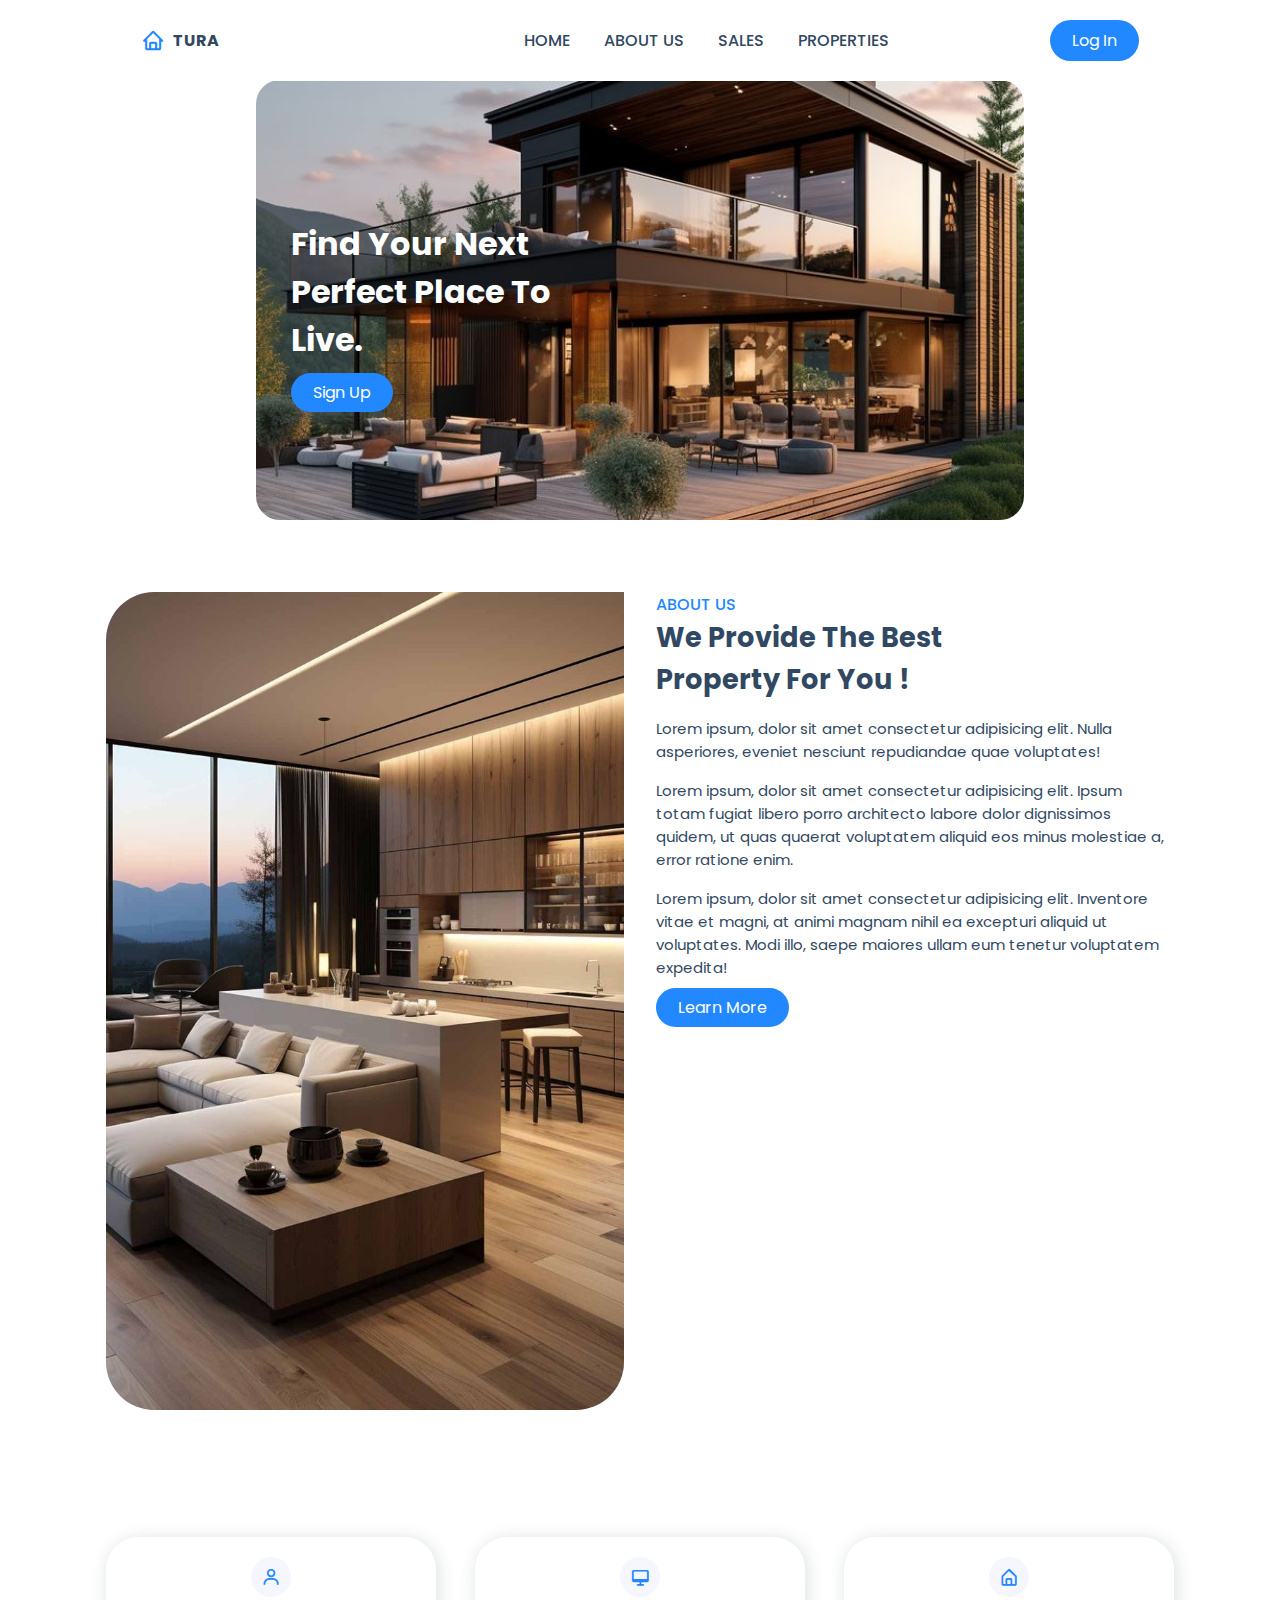
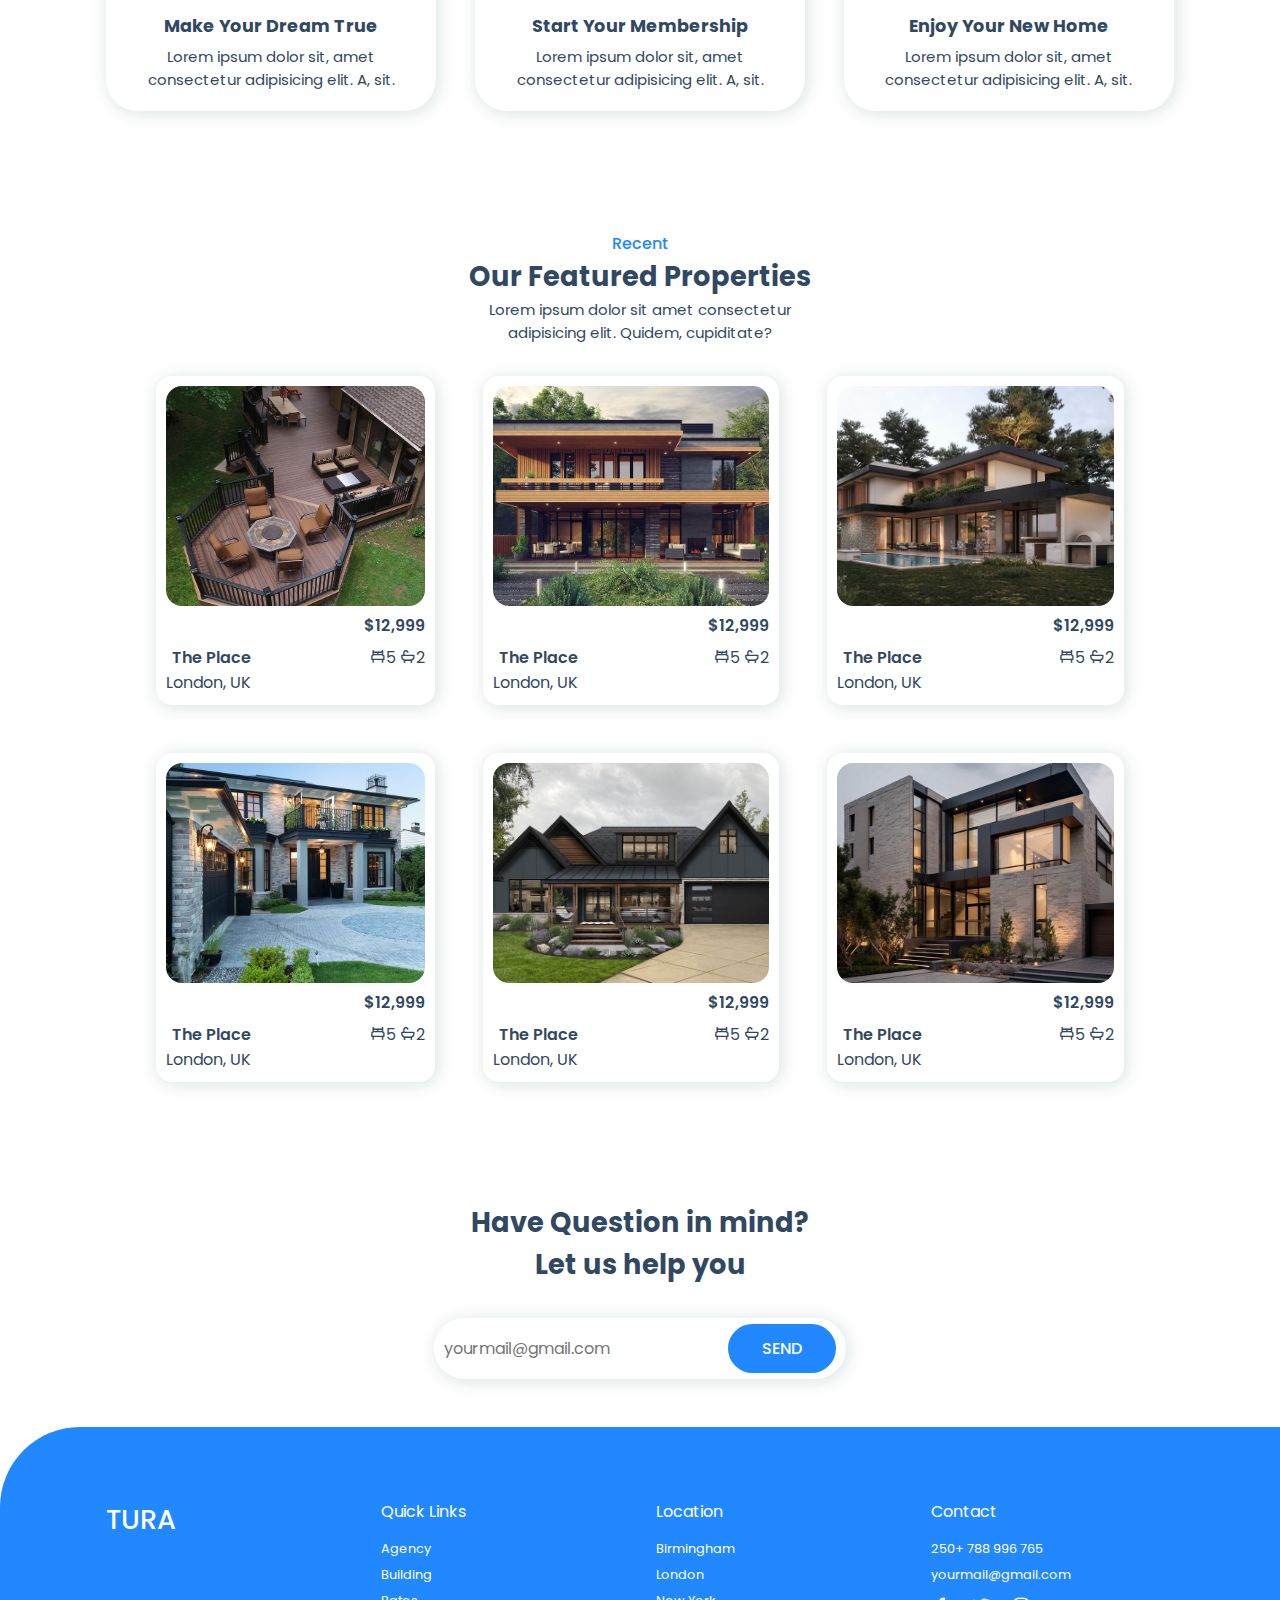
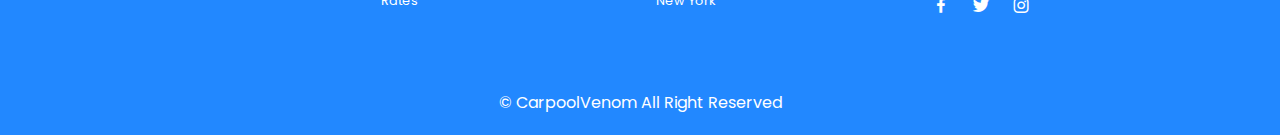
==== index.html @ 9f6f054d "adding new files" ====
<!DOCTYPE html>
<html lang="en">
<head>
    <meta charset="UTF-8">
    <meta name="viewport" content="width=device-width, initial-scale=1.0">
    <title>TURA</title>
    <link rel="stylesheet" href="style.css">
    <!--BOX ICONS-->
    <link rel="stylesheet"
  href="https://cdn.jsdelivr.net/npm/boxicons@latest/css/boxicons.min.css">
</head>
<body>
    <!--NAVBAR-->
    <header>
      <div class="nav container">
        <!--LOGO-->
        <a href="index.html" class="logo"><i class='bx bx-home'></i>TURA</a>
        <!--MENU ICON-->
        <input type="checkbox" name="" id="menu">
        <label for="menu"><i class='bx bx-menu' id="menu-icon"></i></label>
        <!--NAV LIST-->
        <ul class="navbar">
          <li><a href="#home">Home</a></li>
          <li><a href="#about">About Us</a></li>
          <li><a href="#sales">Sales</a></li>
          <li><a href="#properties">Properties</a></li>
        </ul>
        <!--LOGIN BUTTON-->
        <a href="login.html" class="btn">Log In</a>
      </div>
    </header>
<!--HOME-->
<section class="home container" id="home">
  <div class="home-text">
    <h1>Find Your Next<br>Perfect Place To<br>Live.</h1>
    <a href="sighnup.html" class="btn">Sign Up</a>
  </div>
</section>
<!--ABOUT US-->
<section class="about container" id="about">
  <div class="about-img">
    <img src="img/about.jpg" alt="">
  </div>
  <div class="about-text">
    <span>About Us</span>
  <h2>We Provide The Best<br>Property For You !</h2>
    <p>Lorem ipsum, dolor sit amet consectetur adipisicing elit. Nulla asperiores, eveniet nesciunt repudiandae quae voluptates!</p>
    <p>Lorem ipsum, dolor sit amet consectetur adipisicing elit. Ipsum totam fugiat libero porro architecto labore dolor dignissimos quidem, ut quas quaerat voluptatem aliquid eos minus molestiae a, error ratione enim.</p>
    <p>Lorem ipsum, dolor sit amet consectetur adipisicing elit. Inventore vitae et magni, at animi magnam nihil ea excepturi aliquid ut voluptates. Modi illo, saepe maiores ullam eum tenetur voluptatem expedita!</p>
    <a href="#" class="btn">Learn More</a>
  </div>
</section>
<!--SALES-->
<section class="sales container" id="sales">
  <!--BOX 1-->
  <div class="box">
    <i class='bx bx-user' ></i>
    <h3>Make Your Dream True</h3>
    <p>Lorem ipsum dolor sit, amet consectetur adipisicing elit. A, sit.  </p>
  </div>
  <!--BOX 2-->
  <div class="box">
    <i class='bx bx-desktop' ></i>
    <h3>Start Your Membership</h3>
    <p>Lorem ipsum dolor sit, amet consectetur adipisicing elit. A, sit.  </p>
  </div>
  <!--BOX 3-->
  <div class="box">
    <i class='bx bx-home-alt' ></i>
    <h3>Enjoy Your New Home</h3>
    <p>Lorem ipsum dolor sit, amet consectetur adipisicing elit. A, sit.  </p>
  </div>
</section>
<!--PROPERTIES-->
<section calsss= "properties container" id="properties">
  <div class="heading">
    <span>Recent</span>
    <h2>Our Featured Properties</h2>
    <p>Lorem ipsum dolor sit amet consectetur <br>adipisicing elit. Quidem, cupiditate?</p>
  </div>
  <div class="properties-container container">
    <!--BOX 1-->
    <div class="box">
      <img src="img/p1.jpg" alt="">
      <h3>$12,999</h3>
      <div class="content">
        <div class="text">
          <h3>The Place</h3>
          <p>London, UK</p>
        </div>
        <div class="icon">
          <i class='bx bx-bed' ><span>5</span></i>
          <i class='bx bx-bath' ><span>2</span></i>
        </div>
      </div>
    </div>
      <!--BOX 2-->
      <div class="box">
        <img src="img/p2.jpg" alt="">
        <h3>$12,999</h3>
        <div class="content">
          <div class="text">
            <h3>The Place</h3>
            <p>London, UK</p>
          </div>
          <div class="icon">
            <i class='bx bx-bed' ><span>5</span></i>
            <i class='bx bx-bath' ><span>2</span></i>
          </div>
        </div>
      </div>
      <!--BOX 3-->
      <div class="box">
        <img src="img/p3.jpg" alt="">
        <h3>$12,999</h3>
        <div class="content">
          <div class="text">
            <h3>The Place</h3>
            <p>London, UK</p>
          </div>
          <div class="icon">
            <i class='bx bx-bed' ><span>5</span></i>
            <i class='bx bx-bath' ><span>2</span></i>
          </div>
        </div>
      </div>
      <!--BOX 4-->
      <div class="box">
        <img src="img/p4.jpg" alt="">
        <h3>$12,999</h3>
        <div class="content">
          <div class="text">
            <h3>The Place</h3>
            <p>London, UK</p>
          </div>
          <div class="icon">
            <i class='bx bx-bed' ><span>5</span></i>
            <i class='bx bx-bath' ><span>2</span></i>
          </div>
        </div>
      </div>
      <!--BOX 5-->
      <div class="box">
        <img src="img/p5.jpg" alt="">
        <h3>$12,999</h3>
        <div class="content">
          <div class="text">
            <h3>The Place</h3>
            <p>London, UK</p>
          </div>
          <div class="icon">
            <i class='bx bx-bed' ><span>5</span></i>
            <i class='bx bx-bath' ><span>2</span></i>
          </div>
        </div>
      </div>
      <!--BOX 6-->
      <div class="box">
        <img src="img/p6.jpg" alt="">
        <h3>$12,999</h3>
        <div class="content">
          <div class="text">
            <h3>The Place</h3>
            <p>London, UK</p>
          </div>
          <div class="icon">
            <i class='bx bx-bed' ><span>5</span></i>
            <i class='bx bx-bath' ><span>2</span></i>
          </div>
        </div>
      </div>
  </div>
</section>
<!--NEWSLETTER-->
<section class="newsletter container">
  <h2>Have Question in mind? <br>Let us help you</h2>
  <form action="">
    <input type="email" name="" id="email-box" placeholder="yourmail@gmail.com" required>
    <input type="submit" value="Send" class="btn">
  </form>
</section>
<!--FOOTER-->
<section class="footer">
  <div class="footer-container container">
    <h2>TURA</h2>
    <div class="footer-box">
      <h3>Quick Links</h3>
      <a href="#">Agency</a>
      <a href="#">Building</a>
      <a href="#">Rates</a>
    </div>
    <div class="footer-box">
      <h3>Location</h3>
      <a href="#">Birmingham</a>
      <a href="#">London</a>
      <a href="#">New York</a>
    </div>
    <div class="footer-box">
      <h3>Contact</h3>
      <a href="#">250+ 788 996 765</a>
      <a href="#">yourmail@gmail.com</a>
     <div class="social">
      <a href=""><i class='bx bxl-facebook'></i></a>
      <a href=""><i class='bx bxl-twitter'></i></a>
      <a href=""><i class='bx bxl-instagram'></i></a>
     </div>
    </div>
  </div>
</section>
<!--COPYRIGHT-->
<div class="copyright">
  <p>&#169; CarpoolVenom All Right Reserved</p>
</div>

</body>
</html>
---- style.css ----
@import url('https://fonts.googleapis.com/css2?family=Poppins:wght@400;500;600;700&display=swap');
*{
    font-family: "Poppins", sans-serif;
    margin: 0;
    padding: 0;
    box-sizing: border-box;
    scroll-behavior: smooth;
    scroll-padding-top: 4rem;
    list-style: none;
    text-decoration: none;
}
/*varibles*/
:root{
    --main-color: #2288ff;
    --second-color: #192f6a;
    --text-color: #314862;
    --bg-color: #fff;

    /*box shadowing*/
    --box-shadow: 2px 2px 18px rgb(14 52 54 / 15%);
}
img{
    width: 100%;
}
body{
    color: var(--text-color);
}
section{
    padding: 4.5rem 0 3rem;
}
.container{
    max-width: 1068px;
    margin-left: auto;
    margin-right: auto;
}
header{
    display: block;
    width: 100%;
    background: var(--bg-color);
    position: fixed;
    top: 0;
    left: 0;
    z-index: 100;
}
.nav{
    display: flex;
    align-items: center;
    justify-content: space-between;
    padding: 20px 35px;
}
.logo{
    display: flex;
    align-items: center;
    column-gap: 0.5rem;
    font-size: 1rem;
    font-weight: 700;
    color: var(--text-color);
    text-transform: uppercase;
}
.logo .bx{
    font-size: 24px;
    color: var(--main-color);
}
.navbar{
    display: flex;
}
.navbar a{
    padding: 8px 17px;
    color: var(--text-color);
    font-size: 1rem;
    text-transform: uppercase;
    font-weight: 500;
}
.navbar a:hover {
    color: var(--main-color);
}
#menu-icon{
    font-size: 24px;
    cursor: pointer;
    display: none;
}
#menu {
    display: none;
}
.btn{
    padding: 8px 22px;
    background: var(--main-color);
    color: var(--bg-color);
    border-radius: 5rem;
}
.btn:hover{
    background-color: #3492fd;
}
/*HOME*/
.home{
    margin-top: 5rem;
    background: url(img/home.jpg);
    width: 60%;
    height: 60%;
    background-repeat: no-repeat;
    background-size: cover;
    background-position: center;
    height: 440px;
    border-radius: 1.5rem;
    display: flex;
    align-items: center;
}
.home-text{
    padding-left: 35px;
}
.home-text h1{
    color: var(--bg-color);
    font-size: 2rem;
    margin-bottom: 1rem;
}
.about{
    display: grid;
    grid-template-columns: repeat(auto-fit, minmax(18rem, auto));
    gap: 2rem;
}
.about-img img {
    border-radius: 3rem 0 3rem 3rem;
}
.about-text span{
    font-size: 1rem;
    text-transform: uppercase;
    font-weight: 500;
    color: var(--main-color);
}
.about-text h2{
    font-size: 1.7rem;
}
.about-text p{
    font-size: 0.938rem;
    margin: 1rem 0 1rem;

}
.sales{
    display: grid;
    grid-template-columns: repeat(auto-fit, minmax(240px, auto));
    gap: 2.4rem;
}
.sales .box{
    padding: 20px;
    background: var(--bg-color);
    box-shadow: var(--box-shadow);
    text-align: center;
    border-radius: 2rem;
}
.sales .box:hover{
    background: var(--main-color);
    color: var(--bg-color);
    transition: 0.4s all linear;
}
.sales .box .bx{
    padding: 10px;
    border-radius: 50%;
    background: #f6f6fe;
    color: var(--main-color);
    font-size: 20px;
}
.sales .box h3{
    font-size: 1.1rem;
    margin: 1rem 0 0.4rem;
}
.sales .box p{
    font-size: 00.938rem;
}
/*PROPERTIES*/
.heading{
    text-align: center;
    margin-bottom: 2rem;
}
.heading span{
    font-weight: 500;
    color: var(--main-color);
}
.heading h2{
    font-size: 1.7rem;
}
.heading p{
    font-size: 0.938rem;
}
.properties{
    background: #fbfbfb;
    border-radius: 2rem;
}
.properties-container{
    display: grid;
    grid-template-columns: repeat(auto-fit, minmax(240px, auto));
    gap: 3rem;
    padding: 0 50px;
}
.properties-container .box{
    background: var(--bg-color);
    padding: 10px;
    border-radius:  1rem;
    box-shadow: var(--box-shadow);
}
.properties-container .box:hover{
    transform: translateY(-10px);
    transition: 0.5s;
}
.properties-container .box img{
    border-radius: 1rem;
    height: 220px;
    object-fit: cover;
    object-position: center;
}
.properties-container .box h3{
    font-size: 1rem;
    font-weight: 600;
    float: right;
}
.properties-container .box .content{
    display: flex;
    justify-content: space-between;
    margin-top: 2rem;
}
.properties-container .box.content .text h3{
    font-weight: 500;
}
.properties-container .box.content .text p{
font-size: 0.8rem;
}
.properties-container .box.content .icon {
    display: flex;
    align-items: center;
    column-gap: 1rem;
}
.properties-container .box.content .icon .bx{
    display: flex;
    align-items: center;
    font-size: 20px;
}
.properties-container .box.content .icon span{
    font-size: 12px;
    font-weight: 500;
    margin-left: 4px;
}
.newsletter{
    display: flex;
    flex-direction: column;
    align-items: center;
    row-gap: 2rem;
    justify-content: center;
    text-align: center;
}
.newsletter h2{
    font-size: 1.7rem;
}
.newsletter form{
     background: var(--bg-color);
     box-shadow: var(--box-shadow);
     padding: 6px 10px;
     border-radius: 5rem;
}
.newsletter form input{
    border: none;
    outline: none;
    font-size: 1rem;
}
.newsletter #email-box{
    width: 280px;
}
.newsletter .btn{
    padding: 12px 34px;
    font-weight: 500;
    text-transform: uppercase;
}
.newsletter{
    display: flex;
    flex-direction: column;
    align-items: center;
    row-gap: 2rem;
    justify-content: center;
    text-align: center;
}
.newsletter h2 {
    font-size: 1.7rem;
}
.newsletter form{
    background-color: var(--bg-color);
    box-shadow: var(--box-shadow);
    padding: 6px 10px;
    border-radius: 5rem;
}
.newsletter form input{
    border: none;
    outline: none;
    font-size: 1rem;
}
.newsletter #email-box {
    width: 280px;
}
.newsletter .btn{
    padding: 12px 34px;
    font-weight: 500;
    text-transform: uppercase;
}
.footer{
    background: var(--main-color);
    color: var(--bg-color);
    border-radius: 5rem 0 0 0;
}
.footer-container{
    display: grid;
    grid-template-columns: repeat(auto-fit,minmax(240px,auto));
    gap: 2rem;
}
.footer-container h2{
    font-size: 1.7rem;
    font-weight: 500;
}
.footer-box{
    display: flex;
    flex-direction: column;
}
.footer-box h3{
    margin-bottom: 1rem;
    font-size: 1rem;
    font-weight: 400;
}
.footer-box a{
    font-size: 0.8rem;
    color: var(--bg-color);
    font-weight: 400;
    margin-bottom: 0.5rem;
}
.footer-box a:hover{
     color: var(--text-color);
}
.social a{
    font-size: 20px;
    margin-right: 1rem;
}
.social  a:hover{
    color: var(--second-color);
}
.copyright{
    padding: 20px;
    text-align: center;
    color: var(--bg-color);
    background-color: var(--main-color);
}
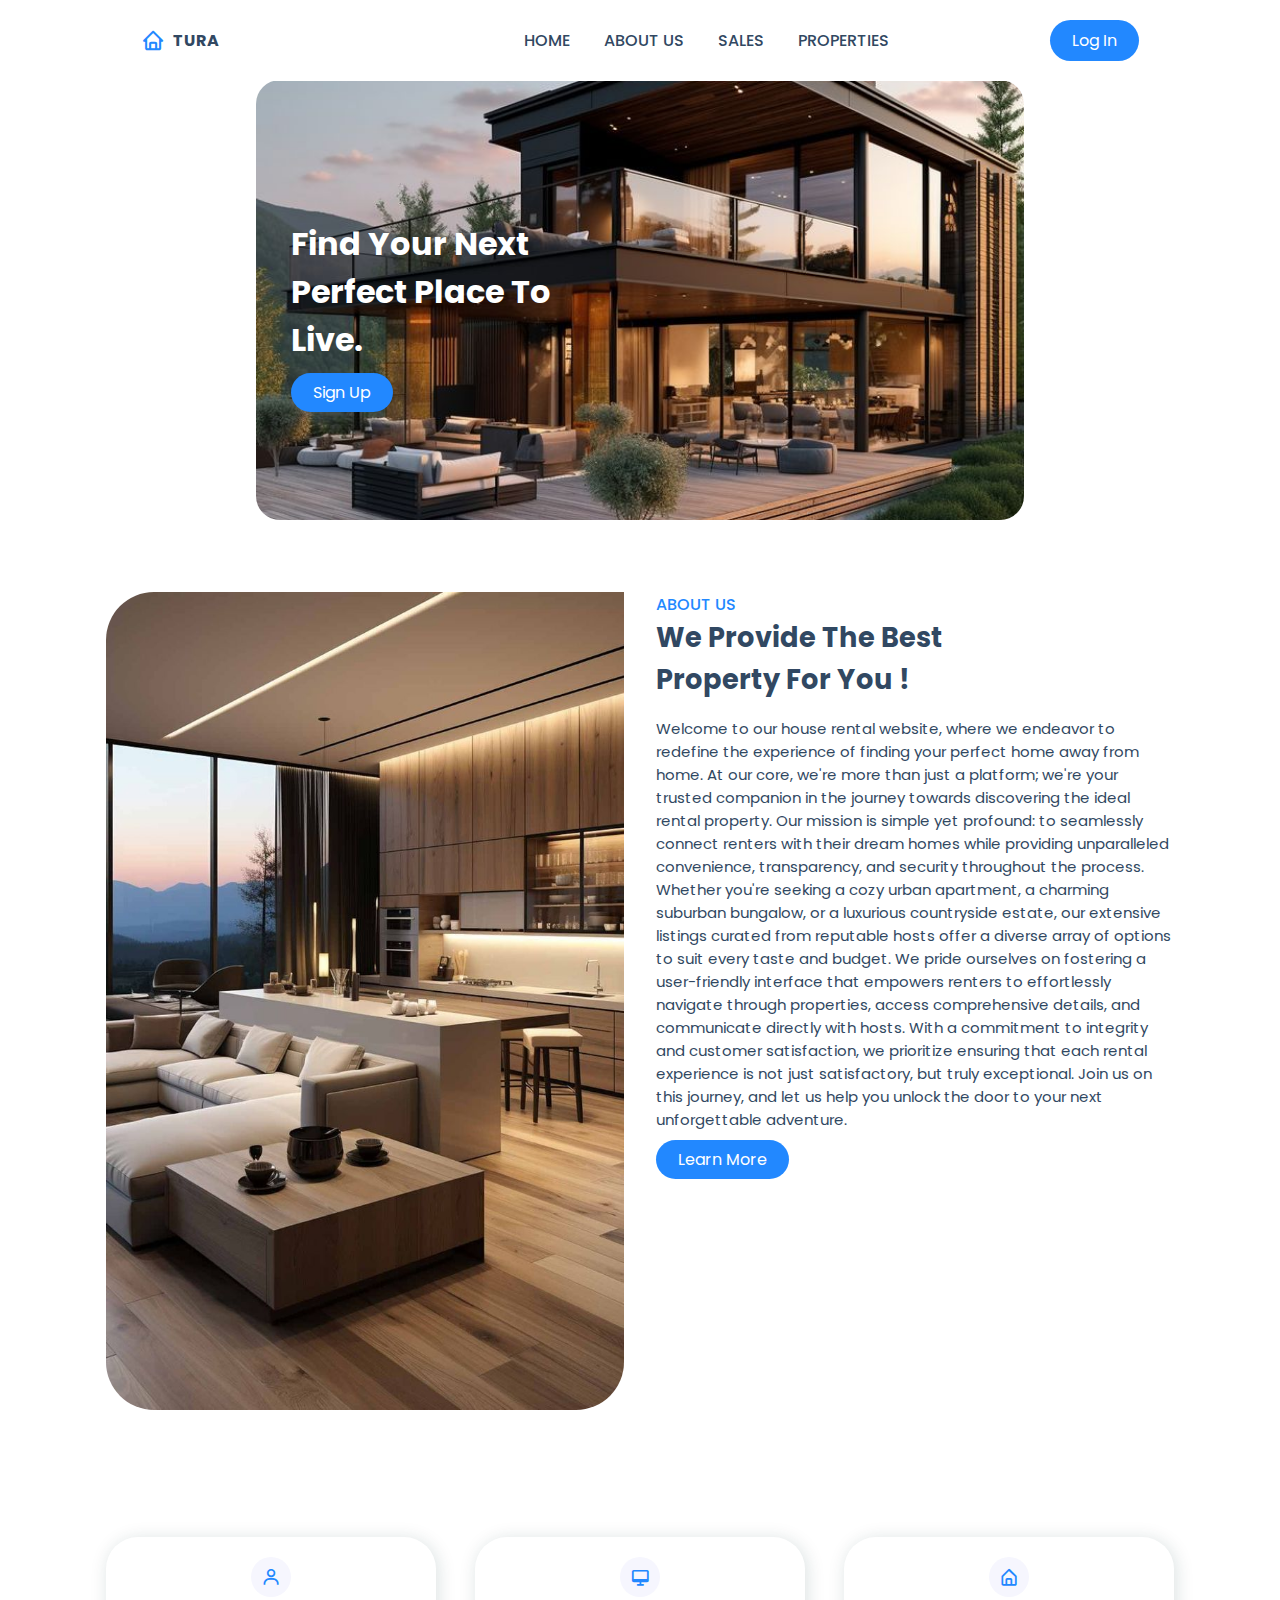
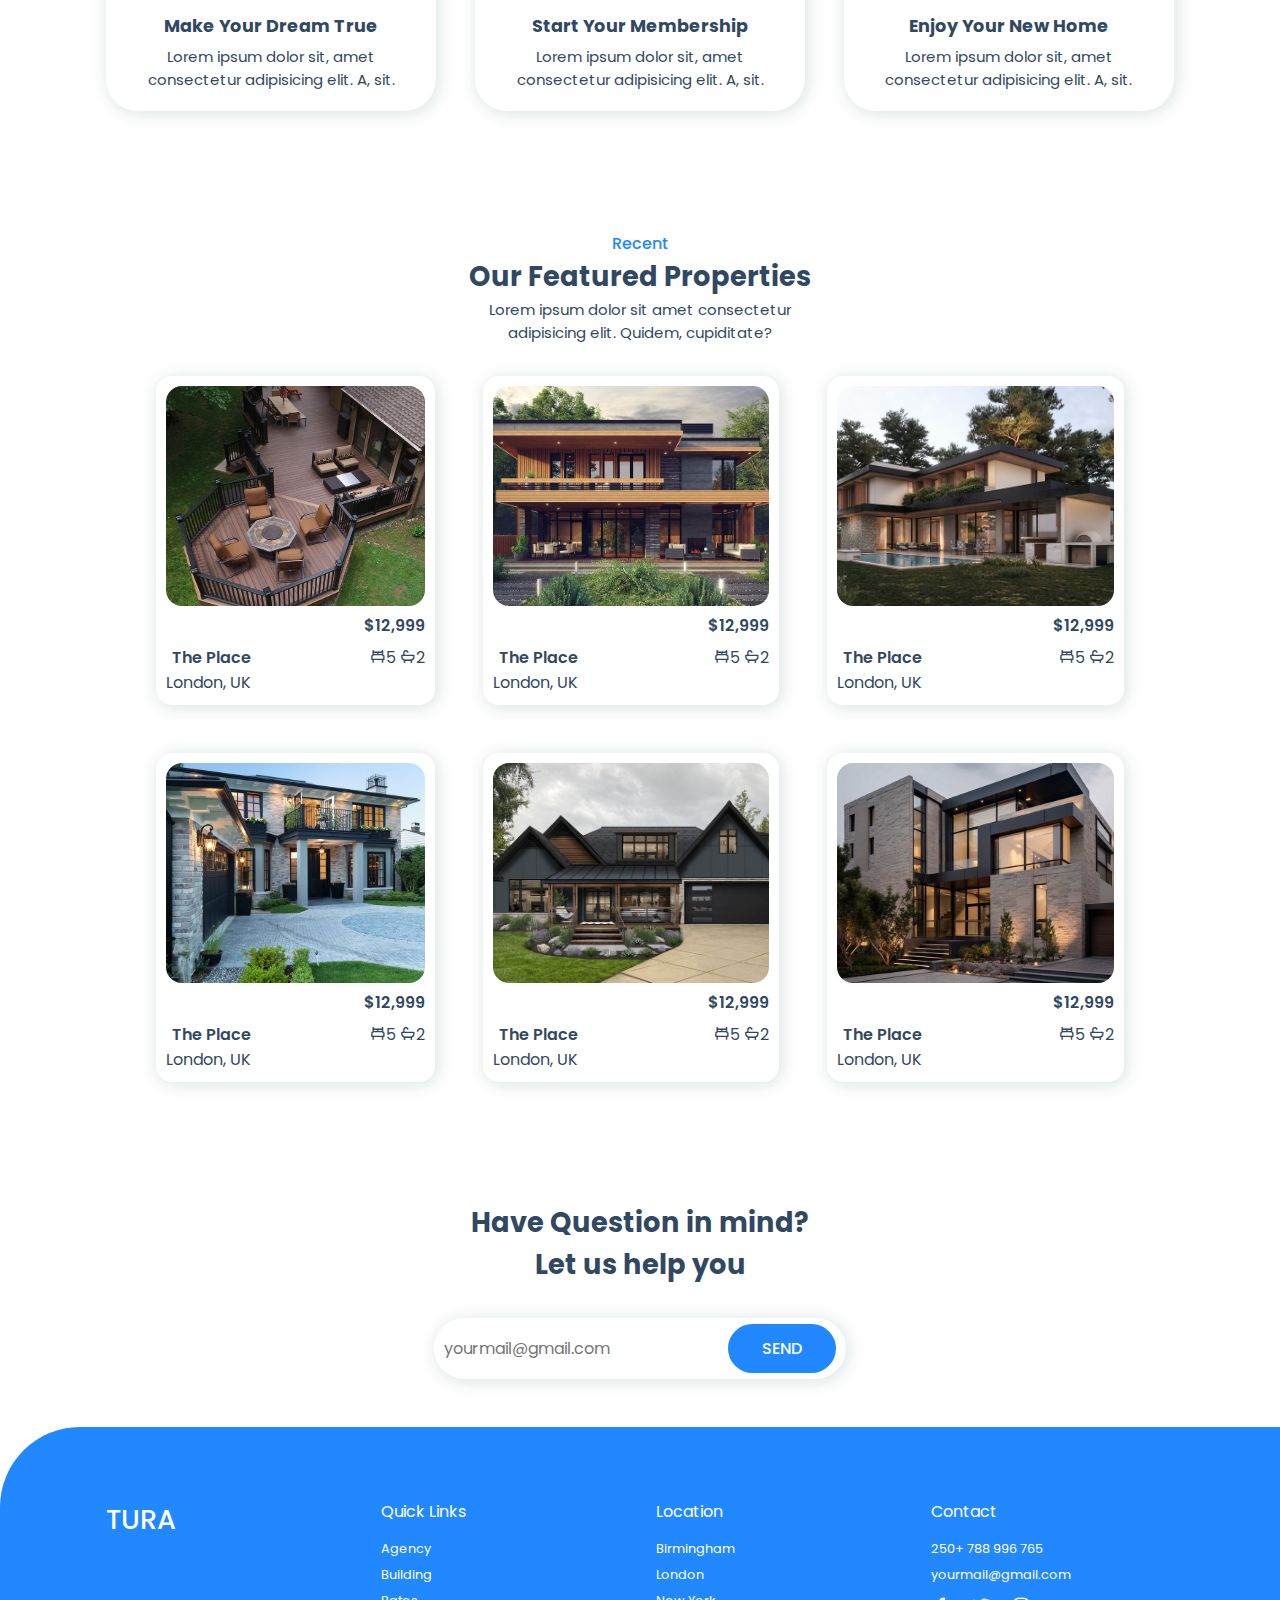
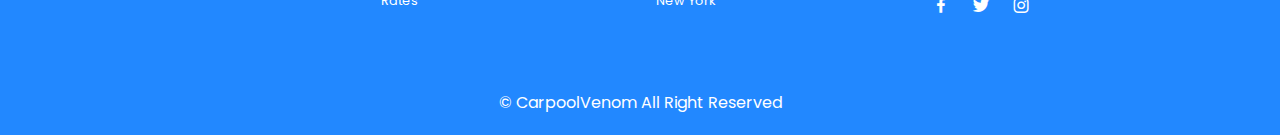
==== commit 1839b91b: "developed" ====
--- a/index.html
+++ b/index.html
@@ -44,9 +44,7 @@
   <div class="about-text">
     <span>About Us</span>
   <h2>We Provide The Best<br>Property For You !</h2>
-    <p>Lorem ipsum, dolor sit amet consectetur adipisicing elit. Nulla asperiores, eveniet nesciunt repudiandae quae voluptates!</p>
-    <p>Lorem ipsum, dolor sit amet consectetur adipisicing elit. Ipsum totam fugiat libero porro architecto labore dolor dignissimos quidem, ut quas quaerat voluptatem aliquid eos minus molestiae a, error ratione enim.</p>
-    <p>Lorem ipsum, dolor sit amet consectetur adipisicing elit. Inventore vitae et magni, at animi magnam nihil ea excepturi aliquid ut voluptates. Modi illo, saepe maiores ullam eum tenetur voluptatem expedita!</p>
+    <p>Welcome to our house rental website, where we endeavor to redefine the experience of finding your perfect home away from home. At our core, we're more than just a platform; we're your trusted companion in the journey towards discovering the ideal rental property. Our mission is simple yet profound: to seamlessly connect renters with their dream homes while providing unparalleled convenience, transparency, and security throughout the process. Whether you're seeking a cozy urban apartment, a charming suburban bungalow, or a luxurious countryside estate, our extensive listings curated from reputable hosts offer a diverse array of options to suit every taste and budget. We pride ourselves on fostering a user-friendly interface that empowers renters to effortlessly navigate through properties, access comprehensive details, and communicate directly with hosts. With a commitment to integrity and customer satisfaction, we prioritize ensuring that each rental experience is not just satisfactory, but truly exceptional. Join us on this journey, and let us help you unlock the door to your next unforgettable adventure.</p>
     <a href="#" class="btn">Learn More</a>
   </div>
 </section>
--- a/style.css
+++ b/style.css
@@ -343,3 +343,167 @@
     color: var(--bg-color);
     background-color: var(--main-color);
 }
+.login {
+     display: grid;
+     grid-template-columns: 0.4fr 1fr;
+     align-items: center;
+     min-height: 100vh;
+     margin-top: 2rem;
+}
+.login-container {
+    display: flex;
+    flex-direction: column;
+    row-gap: 1rem;
+}
+.login-container{
+    font-size: 1.4rem;
+}
+.login-container{
+    font-size: 0.9rem;
+}
+.login-container form{
+    display: flex;
+    flex-direction: column;
+}
+.login-container form span{
+    font-size: 0.9rem;
+    color: #8a8a8a;
+    margin-bottom: 4px;
+}
+.login-container form input{
+    border: 1px solid #8a8a8a;
+    outline: none;
+    padding: 10px;
+    margin-bottom: 1rem;
+    background: var(--bg-color);
+}
+.login-container form .button{
+    outline: none;
+    border: none;
+    background: var(--main-color);
+    color: var(--bg-color);
+    font-size: 0.85rem;
+    font-weight: 500;
+}
+.login-container form .button:hover{
+    background: #3492fd;
+}
+.login-container form a{
+    font-size: 0.9rem;
+    text-align: right;
+}
+.login-container .btn{
+    border-radius: 0;
+    text-align: center;
+}
+/* Making it responsive*/
+@media (max-width: 1080px){
+    .container{
+        margin-left: 1rem;
+        margin-right: 1rem;
+    }
+}
+@media (max-width: 880px){
+    section{
+        padding: 4rem 0 3rem;
+    }
+    .properties-container{
+        grid-template-columns: repeat(auto-fit, minmax(200px, auto));
+        gap: 1rem;
+        padding: 0 10px;
+    }
+    .footer-container{
+        grid-template-columns: repeat(auto-fit, minmax(200px, auto));
+        gap: 1rem;
+    }
+    .login{
+        grid-template-columns: 0.6fr 1fr;
+    }
+}
+@media (max-width: 768px){
+    .nav{
+        padding: 10px 0;
+    }
+    #menu-icon{
+        display: initial;
+    }
+    .navbar{
+        position: absolute;
+        top: 100%;
+        right: 0;
+        left: 0;
+        display: flex;
+        flex-direction: column;
+        background: var(--second-color);
+        text-align: center;
+        clip-path: circle(0% at 100% 1%);
+        transition: 0.6s;
+    }
+    .navbar a{
+        display: block;
+        margin: 1rem;
+        padding: 20px;
+        color: var(--bg-color);
+    }
+    .navbar a:hover{
+        background: var(--main-color);
+        color: var(--bg-color);
+        transition: 0.2s;
+    }
+    #menu:checked ~ .navbar{
+        clip-path: circle(144% at 100% 1%);
+    }
+    .about-text span{
+        font-size: 0.9rem;
+    }
+    .about-text h2,
+    .heading h2,
+    .newsletter h2{
+        font-size: 1.4rem;
+    }
+}
+@media (max-width:638px){
+    .about-text{
+        text-align: center;
+    }
+    .about-img{
+        order: 2;
+    }
+    .login{
+        grid-template-columns: 0.8rem 1;
+    }
+    .login{
+        margin-top: 3rem;
+    }
+}
+@media (max-width:572px){
+    .login-image{
+        display: none;
+    }
+    .login{
+        justify-content: center;
+        grid-template-columns: 1fr;
+    }
+}
+@media (max-width:442px){
+    .home-text{
+        padding-left: 14px;
+    }
+    .home-text h1{
+        font-size: 1.7rem;
+    }
+    .about-text h2,
+    .heading h2,
+    .newsletter h2{
+        font-size: 1.2rem;
+    }
+    .properties-container{
+        padding: 0;
+    }
+    .newsletter #email-box{
+        width: 140px;
+    }
+    .footer{
+        border-radius: 3rem 0 0 0;
+    }
+}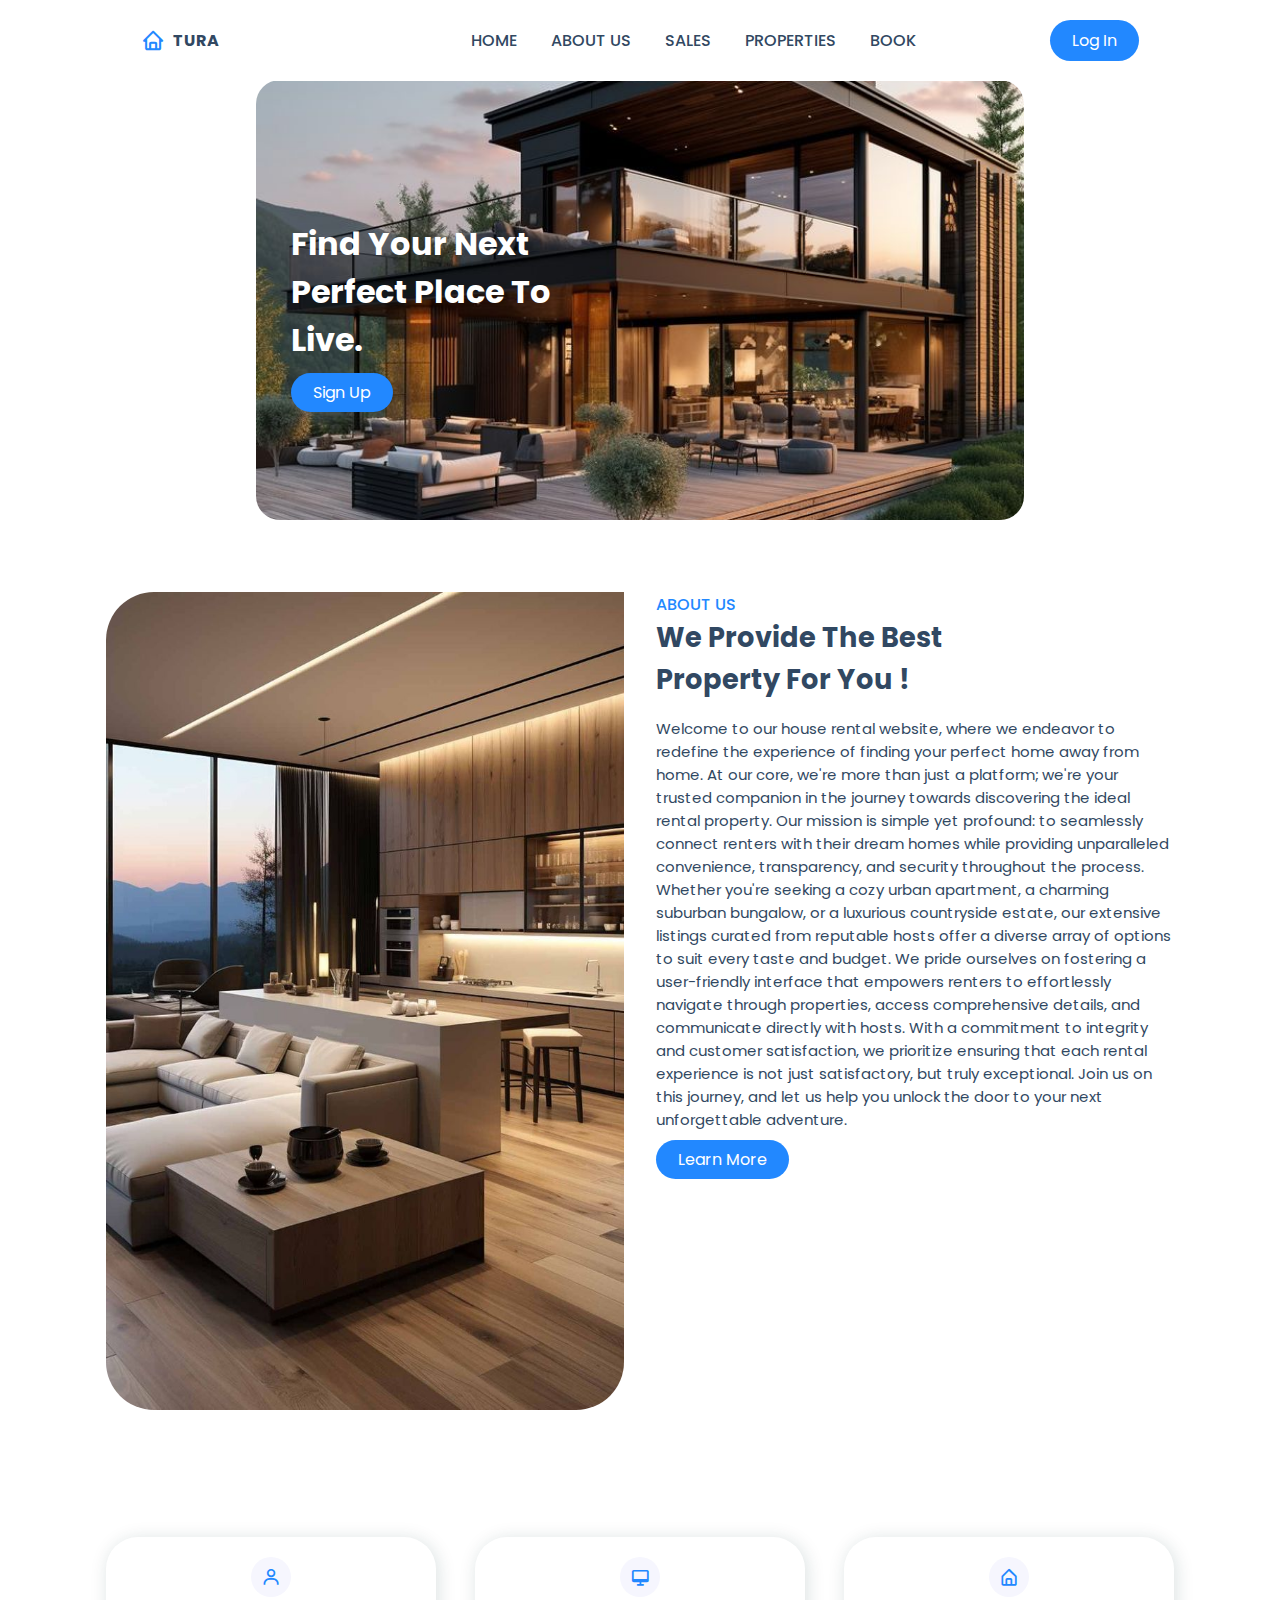
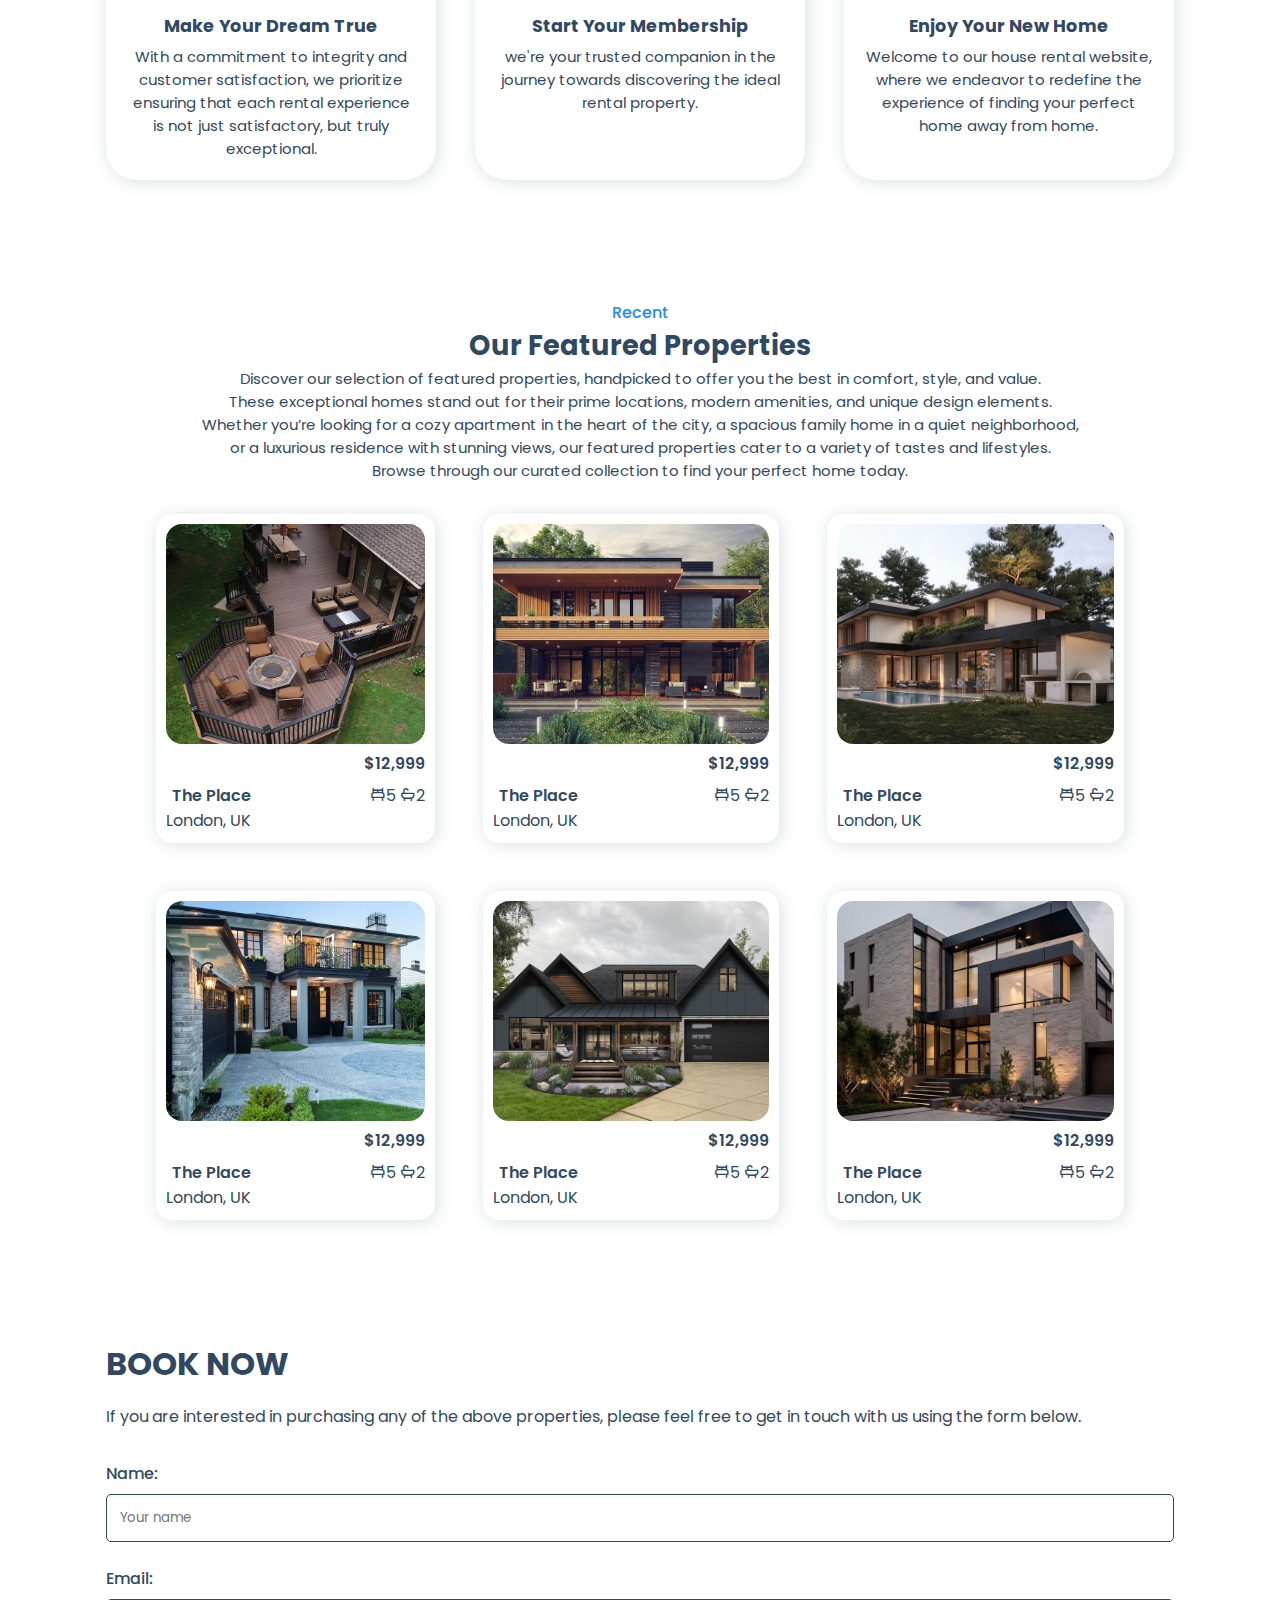
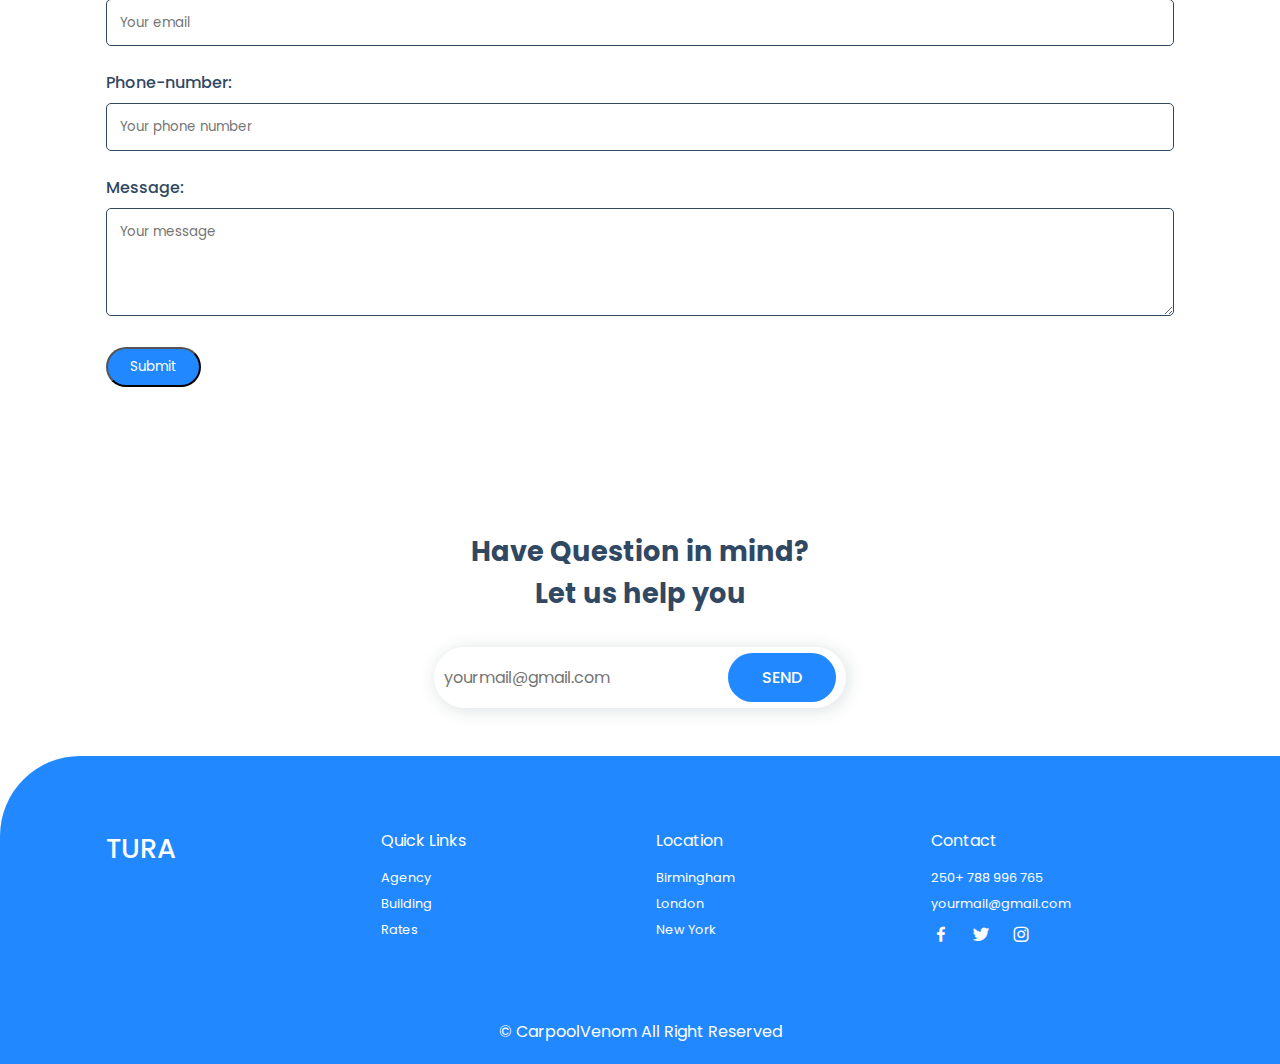
==== commit ee39698b: "developed" ====
--- a/index.html
+++ b/index.html
@@ -24,6 +24,7 @@
           <li><a href="#about">About Us</a></li>
           <li><a href="#sales">Sales</a></li>
           <li><a href="#properties">Properties</a></li>
+          <li><a href="#contact">Book</a></li>
         </ul>
         <!--LOGIN BUTTON-->
         <a href="login.html" class="btn">Log In</a>
@@ -54,19 +55,19 @@
   <div class="box">
     <i class='bx bx-user' ></i>
     <h3>Make Your Dream True</h3>
-    <p>Lorem ipsum dolor sit, amet consectetur adipisicing elit. A, sit.  </p>
+    <p>With a commitment to integrity and customer satisfaction, we prioritize ensuring that each rental experience is not just satisfactory, but truly exceptional.</p>
   </div>
   <!--BOX 2-->
   <div class="box">
     <i class='bx bx-desktop' ></i>
     <h3>Start Your Membership</h3>
-    <p>Lorem ipsum dolor sit, amet consectetur adipisicing elit. A, sit.  </p>
+    <p>we're your trusted companion in the journey towards discovering the ideal rental property.</p>
   </div>
   <!--BOX 3-->
   <div class="box">
     <i class='bx bx-home-alt' ></i>
     <h3>Enjoy Your New Home</h3>
-    <p>Lorem ipsum dolor sit, amet consectetur adipisicing elit. A, sit.  </p>
+    <p>Welcome to our house rental website, where we endeavor to redefine the experience of finding your perfect home away from home.</p>
   </div>
 </section>
 <!--PROPERTIES-->
@@ -74,7 +75,7 @@
   <div class="heading">
     <span>Recent</span>
     <h2>Our Featured Properties</h2>
-    <p>Lorem ipsum dolor sit amet consectetur <br>adipisicing elit. Quidem, cupiditate?</p>
+    <p>Discover our selection of featured properties, handpicked to offer you the best in comfort, style, and value. <br>These exceptional homes stand out for their prime locations, modern amenities, and unique design elements. <br>Whether you’re looking for a cozy apartment in the heart of the city, a spacious family home in a quiet neighborhood, <br>or a luxurious residence with stunning views, our featured properties cater to a variety of tastes and lifestyles. <br>Browse through our curated collection to find your perfect home today.</p>
   </div>
   <div class="properties-container container">
     <!--BOX 1-->
@@ -169,6 +170,30 @@
       </div>
   </div>
 </section>
+<!--BOOK NOW-->
+<section class="contact container" id="contact">
+  <h2>BOOK NOW</h2>
+  <p> If you are interested in purchasing any of the above properties, please feel free to get in touch with us using the form below.</p>
+  <form action="#">
+      <div class="form-group">
+          <label for="name">Name:</label>
+          <input type="text" id="name" name="name" placeholder="Your name" required>
+      </div>
+      <div class="form-group">
+          <label for="email">Email:</label>
+          <input type="email" id="email" name="email" placeholder="Your email" required>
+      </div>
+      <div class="form-group">
+        <label for="email">Phone-number:</label>
+        <input type="tel" id="phonenumber" name="phonenumber" placeholder="Your phone number" required>
+    </div>
+      <div class="form-group">
+          <label for="message">Message:</label>
+          <textarea id="message" name="message" rows="4" placeholder="Your message" required></textarea>
+      </div>
+      <button type="submit" class="btn">Submit</button>
+  </form>
+</section>
 <!--NEWSLETTER-->
 <section class="newsletter container">
   <h2>Have Question in mind? <br>Let us help you</h2>
--- a/style.css
+++ b/style.css
@@ -350,10 +350,14 @@
      min-height: 100vh;
      margin-top: 2rem;
 }
+.login-container h2{
+    padding-top: 1rem;
+}
 .login-container {
     display: flex;
     flex-direction: column;
     row-gap: 1rem;
+    
 }
 .login-container{
     font-size: 1.4rem;
@@ -506,4 +510,53 @@
     .footer{
         border-radius: 3rem 0 0 0;
     }
-}+}
+
+.content {
+    gap: 2em;
+    margin-top: 5em;
+}
+/* CONTACT US SECTION */
+.contact {
+    padding: 4.5rem 0;
+}
+
+.contact h2 {
+    font-size: 2rem;
+    margin-bottom: 1rem;
+}
+
+.contact p {
+    margin-bottom: 2rem;
+}
+
+.contact form {
+    display: flex;
+    flex-direction: column;
+}
+
+.form-group {
+    margin-bottom: 1.5rem;
+}
+
+.form-group label {
+    margin-bottom: 0.5rem;
+    display: block;
+    font-weight: 500;
+}
+
+.form-group input,
+.form-group textarea {
+    padding: 0.8rem;
+    border: 1px solid var(--text-color);
+    border-radius: 5px;
+    width: 100%;
+}
+
+.form-group textarea {
+    resize: vertical;
+}
+
+.contact .btn {
+    align-self: flex-start;
+}
